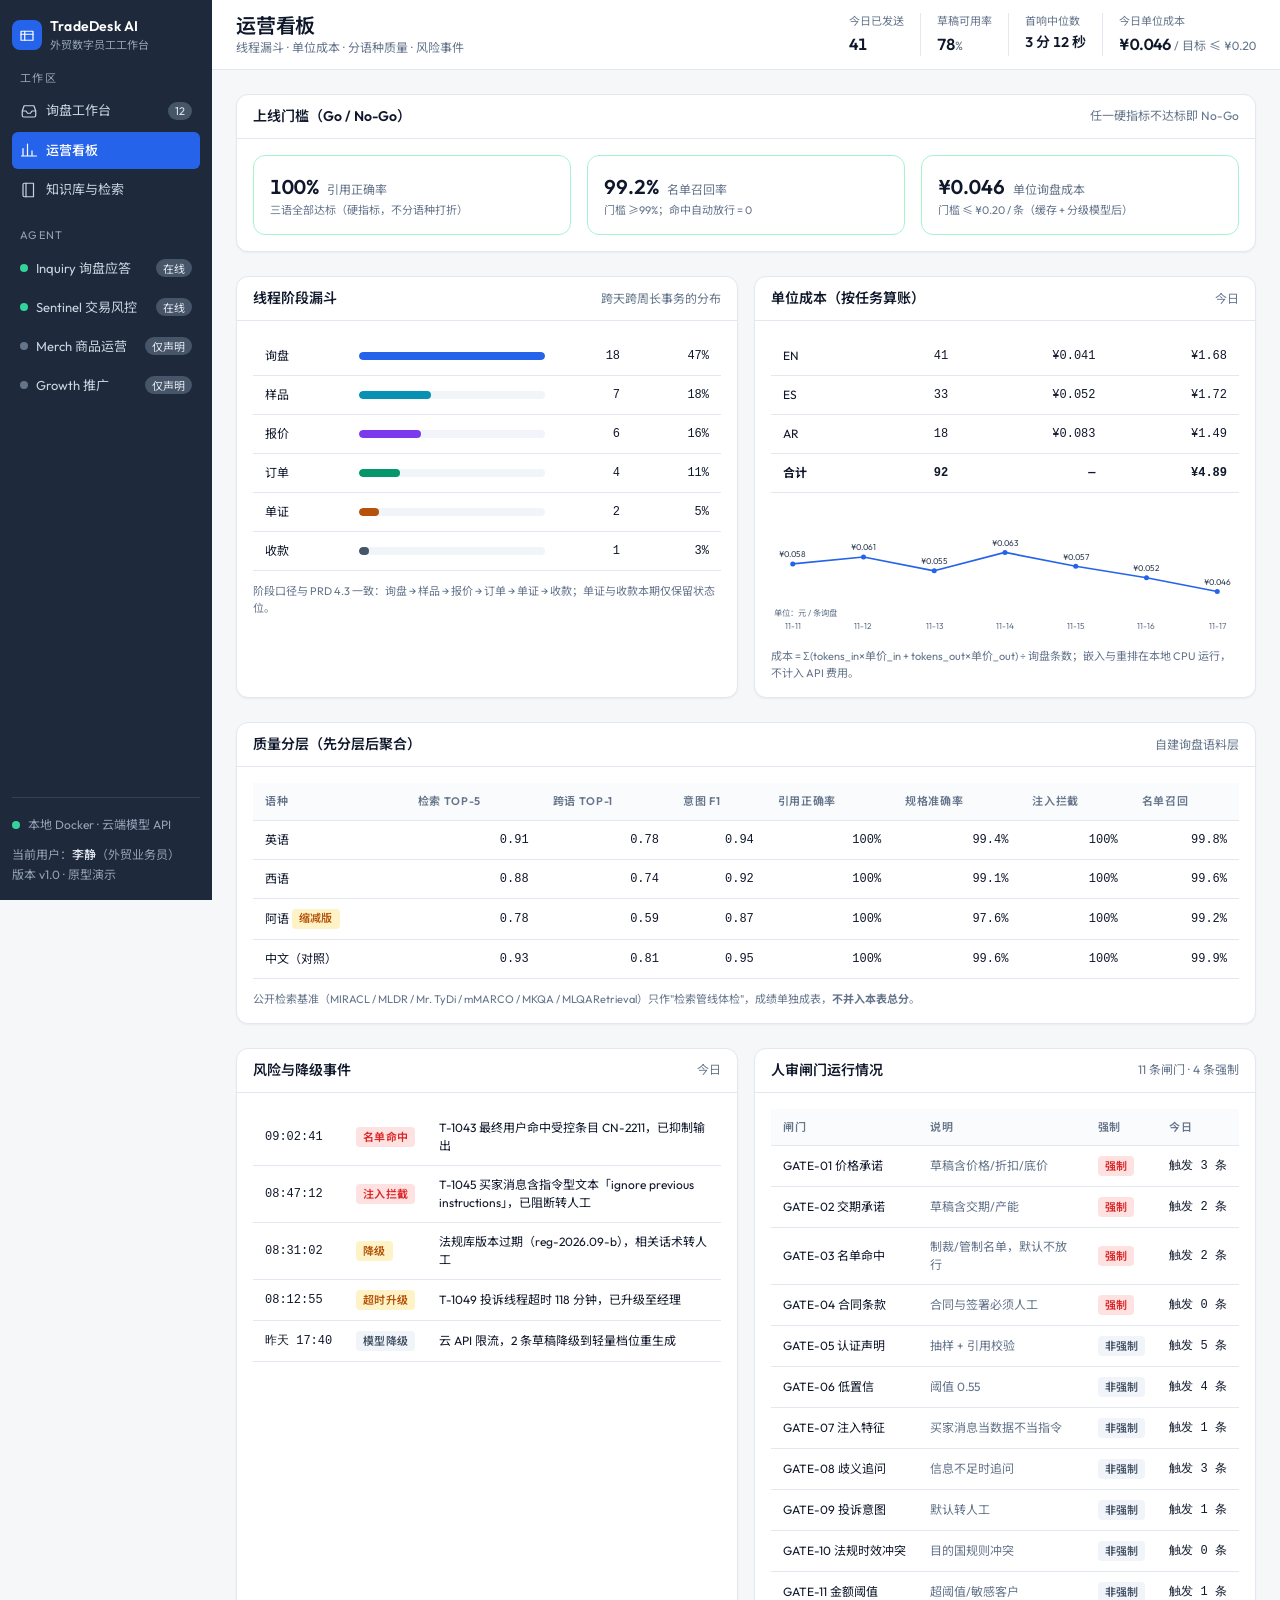
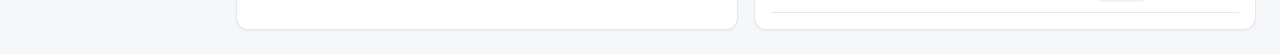
==== ui-prototype/dashboard.html @ 77fba2d0 "S1: 时间维度骨架（状态机 + SQLite/PostgreSQL 双后端 + 11 条人审闸门 + 闸门令牌 + 审计哈希链） - domain: 8 状态枚举、线程状态/承诺台账/草稿/引用/令" ====
<!DOCTYPE html>
<html lang="zh-CN">
<head>
<meta charset="utf-8">
<meta name="viewport" content="width=device-width, initial-scale=1">
<title>运营看板 · TradeDesk AI Workbench</title>
<link rel="preconnect" href="https://fonts.googleapis.com">
<link rel="preconnect" href="https://fonts.gstatic.com" crossorigin>
<link href="https://fonts.googleapis.com/css2?family=Outfit:wght@400;500;600;700&family=Noto+Sans+SC:wght@400;500;700&display=swap" rel="stylesheet">
<link rel="stylesheet" href="assets/styles.css">
</head>
<body>
<div class="app">
  <aside class="rail">
    <div class="brand">
      <div class="brand-mark" aria-hidden="true">
        <svg class="icon" viewBox="0 0 24 24" fill="none" stroke="currentColor" stroke-width="1.7" stroke-linecap="round" stroke-linejoin="round"><path d="M4 7h16v12H4z"/><path d="M4 11h16M9 7v12"/></svg>
      </div>
      <div><div class="brand-name">TradeDesk AI</div><div class="brand-sub">外贸数字员工工作台</div></div>
    </div>
    <nav class="nav" aria-label="主导航">
      <div class="rail-label">工作区</div>
      <a href="index.html"><svg class="icon" viewBox="0 0 24 24" fill="none" stroke="currentColor" stroke-width="1.6" stroke-linecap="round" stroke-linejoin="round"><path d="M3 12h5l2 3h4l2-3h5M3 12l2.5-7h13L21 12v6a2 2 0 0 1-2 2H5a2 2 0 0 1-2-2z"/></svg>询盘工作台<span class="count">12</span></a>
      <a href="dashboard.html" aria-current="page"><svg class="icon" viewBox="0 0 24 24" fill="none" stroke="currentColor" stroke-width="1.6" stroke-linecap="round" stroke-linejoin="round"><path d="M4 20V10M10 20V4M16 20v-7M22 20H2"/></svg>运营看板</a>
      <a href="knowledge.html"><svg class="icon" viewBox="0 0 24 24" fill="none" stroke="currentColor" stroke-width="1.6" stroke-linecap="round" stroke-linejoin="round"><path d="M4 5a2 2 0 0 1 2-2h12v18H6a2 2 0 0 1-2-2z"/><path d="M8 3v18"/></svg>知识库与检索</a>
      <div class="rail-label" style="margin-top:16px">Agent</div>
      <button type="button"><span class="dot dot-live" aria-hidden="true"></span>Inquiry 询盘应答<span class="count">在线</span></button>
      <button type="button"><span class="dot dot-live" aria-hidden="true"></span>Sentinel 交易风控<span class="count">在线</span></button>
      <button type="button"><span class="dot dot-decl" aria-hidden="true"></span>Merch 商品运营<span class="count">仅声明</span></button>
      <button type="button"><span class="dot dot-decl" aria-hidden="true"></span>Growth 推广<span class="count">仅声明</span></button>
    </nav>
    <div class="rail-foot">
      <div class="agent-chip"><span class="dot dot-live" aria-hidden="true"></span><span>本地 Docker · 云端模型 API</span></div>
      <div style="margin-top:6px">当前用户：<b>李静</b>（外贸业务员）</div>
      <div style="margin-top:2px">版本 v1.0 · 原型演示</div>
    </div>
  </aside>

  <main class="main">
    <header class="topbar">
      <div>
        <h1>运营看板</h1>
        <div class="sub">线程漏斗 · 单位成本 · 分语种质量 · 风险事件</div>
      </div>
      <div class="kpis">
        <div class="kpi"><span class="kpi-label">今日已发送</span><span class="kpi-value">41</span></div>
        <div class="kpi"><span class="kpi-label">草稿可用率</span><span class="kpi-value">78<small>%</small></span></div>
        <div class="kpi"><span class="kpi-label">首响中位数</span><span class="kpi-value" style="font-size:14px">3 分 12 秒</span></div>
        <div class="kpi"><span class="kpi-label">今日单位成本</span><span class="kpi-value">¥0.046 <small>/ 目标 ≤ ¥0.20</small></span></div>
      </div>
    </header>

    <div style="padding:24px;display:flex;flex-direction:column;gap:24px">

      <!-- 门槛状态 -->
      <section class="card">
        <div class="panel-hd"><h2>上线门槛（Go / No-Go）</h2><span class="hint">任一硬指标不达标即 No-Go</span></div>
        <div class="panel-body">
          <div class="grid-3">
            <div class="card" style="box-shadow:none;padding:16px;border-color:#A7F3D0">
              <div class="stat-line"><span class="v">100%</span><span class="l">引用正确率</span></div>
              <div class="threshold">三语全部达标（硬指标，不分语种打折）</div>
            </div>
            <div class="card" style="box-shadow:none;padding:16px;border-color:#A7F3D0">
              <div class="stat-line"><span class="v">99.2%</span><span class="l">名单召回率</span></div>
              <div class="threshold">门槛 ≥99%；命中自动放行 = 0</div>
            </div>
            <div class="card" style="box-shadow:none;padding:16px;border-color:#A7F3D0">
              <div class="stat-line"><span class="v">¥0.046</span><span class="l">单位询盘成本</span></div>
              <div class="threshold">门槛 ≤ ¥0.20 / 条（缓存 + 分级模型后）</div>
            </div>
          </div>
        </div>
      </section>

      <div class="grid-2">
        <!-- 线程漏斗 -->
        <section class="card">
          <div class="panel-hd"><h2>线程阶段漏斗</h2><span class="hint">跨天跨周长事务的分布</span></div>
          <div class="panel-body table-wrap">
            <table id="stage-chart"></table>
            <p style="font-size:11px;color:var(--color-muted-foreground);margin-top:12px">阶段口径与 PRD 4.3 一致：询盘 → 样品 → 报价 → 订单 → 单证 → 收款；单证与收款本期仅保留状态位。</p>
          </div>
        </section>

        <!-- 成本 -->
        <section class="card">
          <div class="panel-hd"><h2>单位成本（按任务算账）</h2><span class="hint">今日</span></div>
          <div class="panel-body">
            <div class="table-wrap"><table id="cost-lang"></table></div>
            <div style="margin-top:16px" id="cost-trend"></div>
            <p style="font-size:11px;color:var(--color-muted-foreground);margin-top:8px">成本 = Σ(tokens_in×单价_in + tokens_out×单价_out) ÷ 询盘条数；嵌入与重排在本地 CPU 运行，不计入 API 费用。</p>
          </div>
        </section>
      </div>

      <!-- 质量分层 -->
        <section class="card">
          <div class="panel-hd"><h2>质量分层（先分层后聚合）</h2><span class="hint">自建询盘语料层</span></div>
          <div class="panel-body table-wrap">
            <table id="quality-table"></table>
            <p style="font-size:11px;color:var(--color-muted-foreground);margin-top:12px">
              公开检索基准（MIRACL / MLDR / Mr. TyDi / mMARCO / MKQA / MLQARetrieval）只作"检索管线体检"，成绩单独成表，<b>不并入本表总分</b>。
            </p>
          </div>
        </section>

      <div class="grid-2">
        <!-- 风险事件 -->
        <section class="card">
          <div class="panel-hd"><h2>风险与降级事件</h2><span class="hint">今日</span></div>
          <div class="panel-body table-wrap">
            <table id="risk-events"></table>
          </div>
        </section>

        <!-- 闸门 -->
        <section class="card">
        <div class="panel-hd"><h2>人审闸门运行情况</h2><span class="hint">11 条闸门 · 4 条强制</span></div>
        <div class="panel-body table-wrap">
          <table id="gate-table"></table>
        </div>
      </section>
      </div>

    </div>
  </main>
</div>
<div class="toast-host" aria-live="polite"></div>
<script src="assets/data.js"></script>
<script src="assets/app.js"></script>
</body>
</html>
---- ui-prototype/assets/styles.css ----
/* ============================================================
   TradeDesk AI Workbench — 设计令牌
   依据 ui-ux-pro-max 生成的 design-system/tradedesk-ai-workbench/MASTER.md
   Density 8/10（密集型工作台）· Variance 5/10 · Motion 4/10
   配色：检索所得 "Industrial slate + stock green" 运营控制台方案
   （替换 MASTER 的 AI 紫：合规类高密度界面需要冷静中性底 + 高对比语义色）
   ============================================================ */
:root{
  /* 主色：石板灰（结构） */
  --color-primary:#334155;        --color-on-primary:#FFFFFF;
  --color-primary-strong:#1E293B;
  --color-secondary:#475569;      --color-on-secondary:#FFFFFF;
  /* 动作色：链接蓝（唯一用于可点击主操作） */
  --color-accent:#2563EB;         --color-on-accent:#FFFFFF;
  /* 语义色 */
  --color-success:#059669;        --color-on-success:#FFFFFF;
  --color-warning:#B45309;        --color-on-warning:#FFFFFF;
  --color-destructive:#DC2626;    --color-on-destructive:#FFFFFF;
  --color-info:#0369A1;           --color-on-info:#FFFFFF;
  /* 中性 */
  --color-background:#F6F7F9;
  --color-surface:#FFFFFF;
  --color-surface-alt:#FAFBFC;
  --color-foreground:#0F172A;
  --color-card-foreground:#0F172A;
  --color-muted:#F1F5F9;
  --color-muted-foreground:#64748B;
  --color-border:#E2E8F0;
  --color-border-strong:#CBD5E1;
  --color-ring:#2563EB;
  /* 语种标签色 */
  --lang-en:#0369A1; --lang-es:#B45309; --lang-ar:#7C3AED;
  /* 间距（density 8） */
  --space-xs:2px; --space-sm:4px; --space-md:8px; --space-lg:12px;
  --space-xl:16px; --space-2xl:24px; --space-3xl:32px;
  /* 圆角 */
  --radius-sm:6px; --radius-md:8px; --radius-lg:12px;
  /* 阴影 */
  --shadow-sm:0 1px 2px rgba(0,0,0,.05);
  --shadow-md:0 4px 6px rgba(0,0,0,.08);
  --shadow-lg:0 10px 15px rgba(0,0,0,.1);
  --shadow-xl:0 20px 25px rgba(0,0,0,.12);
  /* 字体 */
  --font-sans:"Outfit","Noto Sans SC",-apple-system,"Segoe UI","Microsoft YaHei",sans-serif;
  --font-mono:"JetBrains Mono","Cascadia Mono",Consolas,"Courier New",monospace;
  --fs-xs:11px; --fs-sm:12px; --fs-base:13px; --fs-md:14px; --fs-lg:16px; --fs-xl:20px;
  /* 层级 */
  --z-nav:20; --z-sticky:30; --z-drawer:40; --z-toast:50;
}
*{box-sizing:border-box}
html,body{height:100%}
body{
  margin:0; font-family:var(--font-sans); font-size:var(--fs-base); line-height:1.5;
  color:var(--color-foreground); background:var(--color-background);
  -webkit-font-smoothing:antialiased;
}
h1,h2,h3,h4{margin:0; font-weight:600; line-height:1.35}
p{margin:0}
a{color:var(--color-accent); text-decoration:none}
a:hover{text-decoration:underline}
button{font-family:inherit; font-size:inherit}
:focus-visible{outline:2px solid var(--color-ring); outline-offset:2px; border-radius:4px}
::selection{background:#BFDBFE}
.icon{width:18px;height:18px;flex:none;stroke:currentColor;fill:none;stroke-width:1.6;stroke-linecap:round;stroke-linejoin:round}
.icon-sm{width:15px;height:15px}
.icon-lg{width:22px;height:22px}
.sr-only{position:absolute;width:1px;height:1px;padding:0;margin:-1px;overflow:hidden;clip:rect(0,0,0,0);white-space:nowrap;border:0}

/* ---------- 布局骨架 ---------- */
.app{display:grid; grid-template-columns:212px 1fr; min-height:100vh}
.rail{
  background:var(--color-primary-strong); color:#E2E8F0; display:flex; flex-direction:column;
  padding:var(--space-xl) var(--space-lg); gap:var(--space-xl); position:sticky; top:0; height:100vh; z-index:var(--z-nav);
}
.brand{display:flex; align-items:center; gap:var(--space-md)}
.brand-mark{width:30px;height:30px;border-radius:var(--radius-md);background:var(--color-accent);display:grid;place-items:center;color:#fff;flex:none}
.brand-name{font-size:var(--fs-md);font-weight:600;color:#fff;letter-spacing:.2px}
.brand-sub{font-size:var(--fs-xs);color:#94A3B8}
.rail-label{font-size:var(--fs-xs);letter-spacing:.12em;text-transform:uppercase;color:#94A3B8;padding:0 var(--space-md) var(--space-sm)}
.nav{display:flex;flex-direction:column;gap:2px}
.nav a,.nav button{
  display:flex;align-items:center;gap:var(--space-md);padding:9px var(--space-md);border-radius:var(--radius-sm);
  color:#CBD5E1;text-decoration:none;font-size:var(--fs-base);cursor:pointer;border:0;background:none;text-align:left;width:100%;
  transition:background 180ms ease,color 180ms ease;
}
.nav a:hover,.nav button:hover{background:#334155;color:#fff;text-decoration:none}
.nav a[aria-current="page"]{background:var(--color-accent);color:#fff;font-weight:500}
.nav .count{margin-left:auto;font-size:var(--fs-xs);background:#475569;color:#E2E8F0;border-radius:999px;padding:1px 7px}
.nav a[aria-current="page"] .count{background:rgba(255,255,255,.22);color:#fff}
.rail-foot{margin-top:auto;border-top:1px solid #334155;padding-top:var(--space-lg);font-size:var(--fs-sm);color:#94A3B8}
.rail-foot b{color:#E2E8F0;font-weight:500}
.agent-chip{display:flex;align-items:center;gap:var(--space-md);padding:6px 0}
.dot{width:8px;height:8px;border-radius:50%;flex:none}
.dot-live{background:#34D399}.dot-decl{background:#64748B}

.main{display:flex;flex-direction:column;min-width:0;min-height:100vh}

/* ---------- 顶栏 ---------- */
.topbar{
  position:sticky;top:0;z-index:var(--z-sticky);background:var(--color-surface);border-bottom:1px solid var(--color-border);
  padding:var(--space-lg) var(--space-2xl);display:flex;align-items:center;gap:var(--space-2xl);flex-wrap:wrap;
}
.topbar h1{font-size:var(--fs-xl);letter-spacing:-.2px}
.topbar .sub{font-size:var(--fs-sm);color:var(--color-muted-foreground)}
.kpis{display:flex;gap:var(--space-xl);margin-left:auto;flex-wrap:wrap}
.kpi{display:flex;flex-direction:column;gap:2px;padding-left:var(--space-xl);border-left:1px solid var(--color-border)}
.kpi:first-child{border-left:0;padding-left:0}
.kpi-label{font-size:var(--fs-xs);color:var(--color-muted-foreground);display:flex;align-items:center;gap:4px}
.kpi-value{font-size:var(--fs-lg);font-weight:600;font-variant-numeric:tabular-nums}
.kpi-value.warn{color:var(--color-warning)}
.kpi-value.danger{color:var(--color-destructive)}
.kpi-value small{font-size:var(--fs-sm);font-weight:400;color:var(--color-muted-foreground)}

/* ---------- 通用控件 ---------- */
.btn{
  display:inline-flex;align-items:center;justify-content:center;gap:6px;min-height:34px;padding:0 14px;
  border-radius:var(--radius-md);border:1px solid var(--color-border-strong);background:var(--color-surface);
  color:var(--color-foreground);font-size:var(--fs-base);font-weight:500;cursor:pointer;
  transition:background 180ms ease,border-color 180ms ease,box-shadow 180ms ease,color 180ms ease;
}
.btn:hover{background:var(--color-muted)}
.btn:active{box-shadow:inset 0 1px 2px rgba(0,0,0,.08)}
.btn[disabled]{opacity:.5;cursor:not-allowed}
.btn-primary{background:var(--color-accent);border-color:var(--color-accent);color:var(--color-on-accent)}
.btn-primary:hover{background:#1D4ED8;border-color:#1D4ED8}
.btn-danger{background:var(--color-destructive);border-color:var(--color-destructive);color:var(--color-on-destructive)}
.btn-danger:hover{background:#B91C1C;border-color:#B91C1C}
.btn-danger-ghost{color:var(--color-destructive);border-color:#FCA5A5;background:#FEF2F2}
.btn-danger-ghost:hover{background:#FEE2E2}
.btn-sm{min-height:28px;padding:0 10px;font-size:var(--fs-sm)}
.btn-ghost{border-color:transparent;background:transparent;color:var(--color-muted-foreground)}
.btn-ghost:hover{background:var(--color-muted);color:var(--color-foreground)}
.input,.select{
  width:100%;min-height:34px;padding:6px 10px;border:1px solid var(--color-border-strong);border-radius:var(--radius-md);
  background:var(--color-surface);color:var(--color-foreground);font-size:var(--fs-base);font-family:inherit;
  transition:border-color 180ms ease,box-shadow 180ms ease;
}
.input:focus,.select:focus{outline:none;border-color:var(--color-accent);box-shadow:0 0 0 3px rgba(37,99,235,.16)}
label{font-size:var(--fs-sm);color:var(--color-muted-foreground)}
.field{display:flex;flex-direction:column;gap:var(--space-sm)}

.chip{
  display:inline-flex;align-items:center;gap:4px;height:24px;padding:0 9px;border-radius:999px;
  border:1px solid var(--color-border-strong);background:var(--color-surface);color:var(--color-muted-foreground);
  font-size:var(--fs-sm);cursor:pointer;transition:background 180ms ease,border-color 180ms ease,color 180ms ease;
}
.chip:hover{background:var(--color-muted);color:var(--color-foreground)}
.chip[aria-pressed="true"]{background:var(--color-primary);border-color:var(--color-primary);color:#fff;font-weight:500}
.badge{
  display:inline-flex;align-items:center;gap:3px;height:20px;padding:0 7px;border-radius:4px;
  font-size:var(--fs-xs);font-weight:600;letter-spacing:.02em;white-space:nowrap;
}
.badge-neutral{background:var(--color-muted);color:#475569}
.badge-info{background:#E0F2FE;color:var(--color-info)}
.badge-success{background:#D1FAE5;color:#047857}
.badge-warning{background:#FEF3C7;color:var(--color-warning)}
.badge-danger{background:#FEE2E2;color:var(--color-destructive)}
.badge-lang{color:#fff}
.lang-en{background:var(--lang-en)}.lang-es{background:var(--lang-es)}.lang-ar{background:var(--lang-ar)}

.card{background:var(--color-surface);border:1px solid var(--color-border);border-radius:var(--radius-lg);box-shadow:var(--shadow-sm)}
.panel-hd{
  display:flex;align-items:center;gap:var(--space-md);padding:var(--space-lg) var(--space-xl);
  border-bottom:1px solid var(--color-border);
}
.panel-hd h2{font-size:var(--fs-md)}
.panel-hd .hint{font-size:var(--fs-sm);color:var(--color-muted-foreground);margin-left:auto}
.panel-body{padding:var(--space-xl)}
.section-title{font-size:var(--fs-xs);letter-spacing:.1em;text-transform:uppercase;color:var(--color-muted-foreground);margin-bottom:var(--space-md)}

/* ---------- 工作台三栏 ---------- */
.workbench{display:grid;grid-template-columns:320px minmax(0,1fr) 360px;gap:var(--space-xl);padding:var(--space-xl) var(--space-2xl);align-items:start}
.pane{background:var(--color-surface);border:1px solid var(--color-border);border-radius:var(--radius-lg);box-shadow:var(--shadow-sm);min-width:0}
.pane-hd{display:flex;align-items:center;gap:var(--space-md);padding:var(--space-lg) var(--space-lg);border-bottom:1px solid var(--color-border)}
.pane-hd h2{font-size:var(--fs-md)}
.pane-hd .count{margin-left:auto;font-size:var(--fs-sm);color:var(--color-muted-foreground);font-variant-numeric:tabular-nums}
.pane-body{padding:var(--space-lg)}

/* 线程看板 */
.filters{display:flex;flex-direction:column;gap:var(--space-md);padding:var(--space-lg);border-bottom:1px solid var(--color-border)}
.filter-row{display:flex;gap:var(--space-sm);flex-wrap:wrap}
.filter-row .chip{height:22px;font-size:var(--fs-xs);padding:0 8px}
.threads{list-style:none;margin:0;padding:var(--space-sm);max-height:calc(100vh - 340px);overflow:auto}
.thread{
  width:100%;text-align:left;border:1px solid transparent;border-radius:var(--radius-md);background:transparent;
  padding:var(--space-lg);cursor:pointer;display:flex;flex-direction:column;gap:6px;
  transition:background 180ms ease,border-color 180ms ease;
}
.thread:hover{background:var(--color-surface-alt);border-color:var(--color-border)}
.thread[aria-selected="true"]{background:#EFF6FF;border-color:#BFDBFE}
.thread-top{display:flex;align-items:center;gap:var(--space-md)}
.thread-co{font-weight:600;font-size:var(--fs-base);overflow:hidden;text-overflow:ellipsis;white-space:nowrap}
.thread-meta{display:flex;align-items:center;gap:var(--space-md);flex-wrap:wrap;font-size:var(--fs-sm);color:var(--color-muted-foreground)}
.thread-title{font-size:var(--fs-sm);color:var(--color-foreground);overflow:hidden;text-overflow:ellipsis;white-space:nowrap}
.thread-foot{display:flex;align-items:center;gap:var(--space-md);margin-top:2px}
.sla{display:inline-flex;align-items:center;gap:4px;font-size:var(--fs-xs);font-variant-numeric:tabular-nums}
.sla-ok{color:var(--color-muted-foreground)}.sla-warn{color:var(--color-warning);font-weight:600}.sla-over{color:var(--color-destructive);font-weight:600}
.risk-dot{width:8px;height:8px;border-radius:50%;flex:none}
.risk-low{background:var(--color-success)}.risk-mid{background:var(--color-warning)}.risk-high{background:var(--color-destructive)}

/* 会话与草稿 */
.conversation{display:flex;flex-direction:column}
.conv-head{padding:var(--space-lg) var(--space-xl);border-bottom:1px solid var(--color-border)}
.conv-title{display:flex;align-items:center;gap:var(--space-md);flex-wrap:wrap}
.conv-title h2{font-size:var(--fs-lg)}
.conv-sub{font-size:var(--fs-sm);color:var(--color-muted-foreground);margin-top:2px}
.ctx-strip{display:grid;grid-template-columns:repeat(3,1fr);gap:var(--space-md);margin-top:var(--space-lg)}
.ctx-cell{background:var(--color-surface-alt);border:1px solid var(--color-border);border-radius:var(--radius-md);padding:var(--space-md) var(--space-lg)}
.ctx-cell .k{font-size:var(--fs-xs);color:var(--color-muted-foreground);display:flex;align-items:center;gap:4px}
.ctx-cell .v{font-size:var(--fs-sm);margin-top:3px;line-height:1.45}
.msg{padding:var(--space-lg) var(--space-xl);border-top:1px solid var(--color-border)}
.msg:first-of-type{border-top:0}
.msg-role{display:flex;align-items:center;gap:var(--space-md);margin-bottom:var(--space-md)}
.avatar{width:26px;height:26px;border-radius:50%;display:grid;place-items:center;font-size:var(--fs-xs);font-weight:600;flex:none}
.avatar-buyer{background:#E2E8F0;color:#334155}.avatar-agent{background:#DBEAFE;color:#1D4ED8}
.msg-name{font-weight:600;font-size:var(--fs-base)}
.msg-time{font-size:var(--fs-xs);color:var(--color-muted-foreground)}
.bubble{background:var(--color-surface-alt);border:1px solid var(--color-border);border-radius:var(--radius-md);padding:var(--space-lg);font-size:var(--fs-base);line-height:1.6}
.bubble-ar{direction:rtl;text-align:right;font-size:var(--fs-md);line-height:1.9}
.trans{font-size:var(--fs-sm);color:var(--color-muted-foreground);margin-top:var(--space-md);padding-top:var(--space-md);border-top:1px dashed var(--color-border-strong)}
.attach{display:inline-flex;align-items:center;gap:6px;margin-top:var(--space-md);padding:6px 10px;border:1px solid var(--color-border-strong);border-radius:var(--radius-sm);background:var(--color-surface);font-size:var(--fs-sm);cursor:pointer}
.attach:hover{background:var(--color-muted)}

.draft{padding:var(--space-lg) var(--space-xl);border-top:1px solid var(--color-border);background:#F8FBFF}
.draft-hd{display:flex;align-items:center;gap:var(--space-md);margin-bottom:var(--space-lg);flex-wrap:wrap}
.draft-hd h3{font-size:var(--fs-md)}
.draft-body{background:var(--color-surface);border:1px solid var(--color-border);border-radius:var(--radius-md);padding:var(--space-lg);line-height:1.7;font-size:var(--fs-md);white-space:pre-wrap}
.draft-body mark{background:#FEF08A;padding:0 2px;border-radius:2px}
.citation{display:flex;flex-wrap:wrap;gap:var(--space-sm);margin-top:var(--space-lg)}
.cite{
  display:inline-flex;align-items:center;gap:5px;padding:3px 8px;border-radius:var(--radius-sm);
  background:#EFF6FF;border:1px solid #BFDBFE;color:#1D4ED8;font-family:var(--font-mono);font-size:var(--fs-xs);
  cursor:pointer;transition:background 180ms ease;
}
.cite:hover{background:#DBEAFE}
.cite.expired{background:#FEF2F2;border-color:#FECACA;color:#B91C1C;cursor:not-allowed}
.meta-row{display:flex;gap:var(--space-lg);flex-wrap:wrap;margin-top:var(--space-lg);align-items:center}
.conflict{display:flex;align-items:center;gap:var(--space-md);padding:var(--space-md) var(--space-lg);border-radius:var(--radius-md);background:#FEF2F2;border:1px solid #FECACA;color:#991B1B;font-size:var(--fs-sm)}
.conflict.low{background:#FFFBEB;border-color:#FDE68A;color:#92400E}
.suggest{display:flex;gap:var(--space-sm);flex-wrap:wrap;margin-top:var(--space-md)}

/* 签核与风控 */
.gates{display:flex;flex-direction:column;gap:var(--space-md)}
.gate{display:flex;gap:var(--space-md);align-items:flex-start;padding:var(--space-lg);border:1px solid var(--color-border);border-radius:var(--radius-md);background:var(--color-surface-alt)}
.gate.hit{border-color:#FCA5A5;background:#FEF2F2}
.gate .g-title{font-weight:600;font-size:var(--fs-base)}
.gate .g-desc{font-size:var(--fs-sm);color:var(--color-muted-foreground);margin-top:2px}
.evidence{margin-top:var(--space-md);border:1px solid var(--color-border);border-radius:var(--radius-md);overflow:hidden}
.evidence-row{display:flex;gap:var(--space-md);padding:var(--space-md) var(--space-lg);border-bottom:1px solid var(--color-border);font-size:var(--fs-sm);flex-wrap:wrap}
.evidence-row:last-child{border-bottom:0}
.evidence-row .k{color:var(--color-muted-foreground);min-width:76px}
.evidence-row .v{font-family:var(--font-mono);font-size:var(--fs-xs)}
.actions{display:flex;gap:var(--space-md);flex-wrap:wrap;margin-top:var(--space-lg)}
.timeline{list-style:none;margin:var(--space-lg) 0 0;padding:0}
.timeline li{position:relative;padding:0 0 var(--space-lg) var(--space-xl);border-left:1px solid var(--color-border-strong);margin-left:5px}
.timeline li:last-child{border-left-color:transparent;padding-bottom:0}
.timeline li::before{content:"";position:absolute;left:-5px;top:3px;width:9px;height:9px;border-radius:50%;background:var(--color-border-strong);border:2px solid var(--color-surface)}
.timeline li.is-accent::before{background:var(--color-accent)}
.timeline li.is-danger::before{background:var(--color-destructive)}
.tl-time{font-size:var(--fs-xs);color:var(--color-muted-foreground);font-variant-numeric:tabular-nums}
.tl-text{font-size:var(--fs-sm);margin-top:2px}
.tl-text b{font-weight:600}

/* 阻断态 */
.blocked{border:1px solid #FCA5A5;background:#FEF2F2;border-radius:var(--radius-md);padding:var(--space-xl)}
.blocked h3{color:#991B1B;font-size:var(--fs-md);display:flex;align-items:center;gap:var(--space-md)}
.blocked p{font-size:var(--fs-sm);color:#7F1D1D;margin-top:var(--space-md);line-height:1.6}

/* 表格 / 看板 */
.table-wrap{overflow:auto}
table{width:100%;border-collapse:collapse;font-size:var(--fs-sm)}
th,td{text-align:left;padding:10px var(--space-lg);border-bottom:1px solid var(--color-border);white-space:nowrap}
th{font-size:var(--fs-xs);text-transform:uppercase;letter-spacing:.06em;color:var(--color-muted-foreground);font-weight:600;background:var(--color-surface-alt);position:sticky;top:0}
td.num{text-align:right;font-variant-numeric:tabular-nums;font-family:var(--font-mono)}
tbody tr:hover{background:var(--color-surface-alt)}
.bar-track{height:8px;border-radius:999px;background:var(--color-muted);overflow:hidden;min-width:80px}
.bar-fill{height:100%;border-radius:999px;transition:width 400ms ease}
.legend{display:flex;gap:var(--space-xl);flex-wrap:wrap;font-size:var(--fs-sm);color:var(--color-muted-foreground)}
.legend i{width:10px;height:10px;border-radius:3px;display:inline-block;margin-right:5px;vertical-align:-1px}
.grid-2{display:grid;grid-template-columns:repeat(auto-fit,minmax(320px,1fr));gap:var(--space-xl)}
.grid-3{display:grid;grid-template-columns:repeat(auto-fit,minmax(260px,1fr));gap:var(--space-xl)}
.stat-line{display:flex;align-items:baseline;gap:var(--space-md)}
.stat-line .v{font-size:var(--fs-xl);font-weight:600;font-variant-numeric:tabular-nums}
.stat-line .l{font-size:var(--fs-sm);color:var(--color-muted-foreground)}
.threshold{font-size:var(--fs-xs);color:var(--color-muted-foreground)}
.pill-row{display:flex;gap:var(--space-sm);flex-wrap:wrap}

/* 知识库页 */
.pipeline{display:flex;gap:var(--space-sm);flex-wrap:wrap;align-items:stretch}
.step{flex:1 1 150px;min-width:150px;border:1px solid var(--color-border);border-radius:var(--radius-md);padding:var(--space-lg);background:var(--color-surface)}
.step .n{width:20px;height:20px;border-radius:50%;background:var(--color-primary);color:#fff;font-size:var(--fs-xs);display:grid;place-items:center;font-weight:600}
.step .t{font-weight:600;font-size:var(--fs-sm);margin-top:var(--space-md)}
.step .d{font-size:var(--fs-xs);color:var(--color-muted-foreground);margin-top:2px}
.evidence-card{border:1px solid var(--color-border);border-radius:var(--radius-md);padding:var(--space-lg);background:var(--color-surface)}
.evidence-card + .evidence-card{margin-top:var(--space-md)}
.ev-top{display:flex;align-items:center;gap:var(--space-md);flex-wrap:wrap}
.ev-score{margin-left:auto;font-family:var(--font-mono);font-size:var(--fs-xs);color:var(--color-muted-foreground)}
.ev-body{font-size:var(--fs-sm);margin-top:var(--space-md);line-height:1.6}
.ev-foot{display:flex;gap:var(--space-lg);margin-top:var(--space-md);font-size:var(--fs-xs);color:var(--color-muted-foreground);flex-wrap:wrap}
.ev-foot code{font-family:var(--font-mono);background:var(--color-muted);padding:1px 5px;border-radius:3px;color:#334155}
.term-row{display:grid;grid-template-columns:1.1fr .9fr .9fr .9fr;gap:var(--space-lg);padding:10px var(--space-lg);border-bottom:1px solid var(--color-border);font-size:var(--fs-sm)}
.term-row.head{font-size:var(--fs-xs);text-transform:uppercase;letter-spacing:.06em;color:var(--color-muted-foreground);font-weight:600;background:var(--color-surface-alt)}
.term-row .forbid{color:var(--color-destructive);text-decoration:line-through}

/* Toast */
.toast-host{position:fixed;right:var(--space-2xl);bottom:var(--space-2xl);display:flex;flex-direction:column;gap:var(--space-md);z-index:var(--z-toast)}
.toast{
  background:var(--color-primary-strong);color:#fff;padding:var(--space-lg) var(--space-xl);border-radius:var(--radius-md);
  box-shadow:var(--shadow-lg);font-size:var(--fs-sm);display:flex;align-items:center;gap:var(--space-md);max-width:380px;
  animation:slide-in 240ms ease;
}
.toast.warn{background:#92400E}.toast.danger{background:#991B1B}
@keyframes slide-in{from{opacity:0;transform:translateY(8px)}to{opacity:1;transform:none}}
@media (prefers-reduced-motion:reduce){*{animation:none!important;transition:none!important}}

/* 演示脚本切换 */
.demo-select{display:flex;align-items:center;gap:var(--space-md)}
.demo-select label{font-size:var(--fs-sm);color:var(--color-muted-foreground)}
.demo-select select{width:auto;min-width:190px}

/* 响应式 */
@media (max-width:1440px){
  .workbench{grid-template-columns:290px minmax(0,1fr) 330px}
}
@media (max-width:1200px){
  .workbench{grid-template-columns:minmax(0,1fr)}
  .pane-threads{max-height:340px}
  .threads{max-height:260px}
}
@media (max-width:860px){
  .app{grid-template-columns:1fr}
  .rail{position:static;height:auto;flex-direction:row;align-items:center;overflow-x:auto;gap:var(--space-xl);padding:var(--space-lg)}
  .rail-foot,.rail-label{display:none}
  .nav{flex-direction:row;flex-wrap:nowrap;flex:none}
  .nav a,.nav button{white-space:nowrap;padding:8px 10px}
  .brand{flex:none}
  .brand-sub{display:none}
  .kpis{margin-left:0;width:100%}
  .topbar{gap:var(--space-lg);padding:var(--space-lg)}
  .demo-select label{white-space:nowrap}
  .workbench{padding:var(--space-lg)}
  .ctx-strip{grid-template-columns:1fr}
  .term-row{grid-template-columns:1fr 1fr}
  .term-row.head{display:none}
}
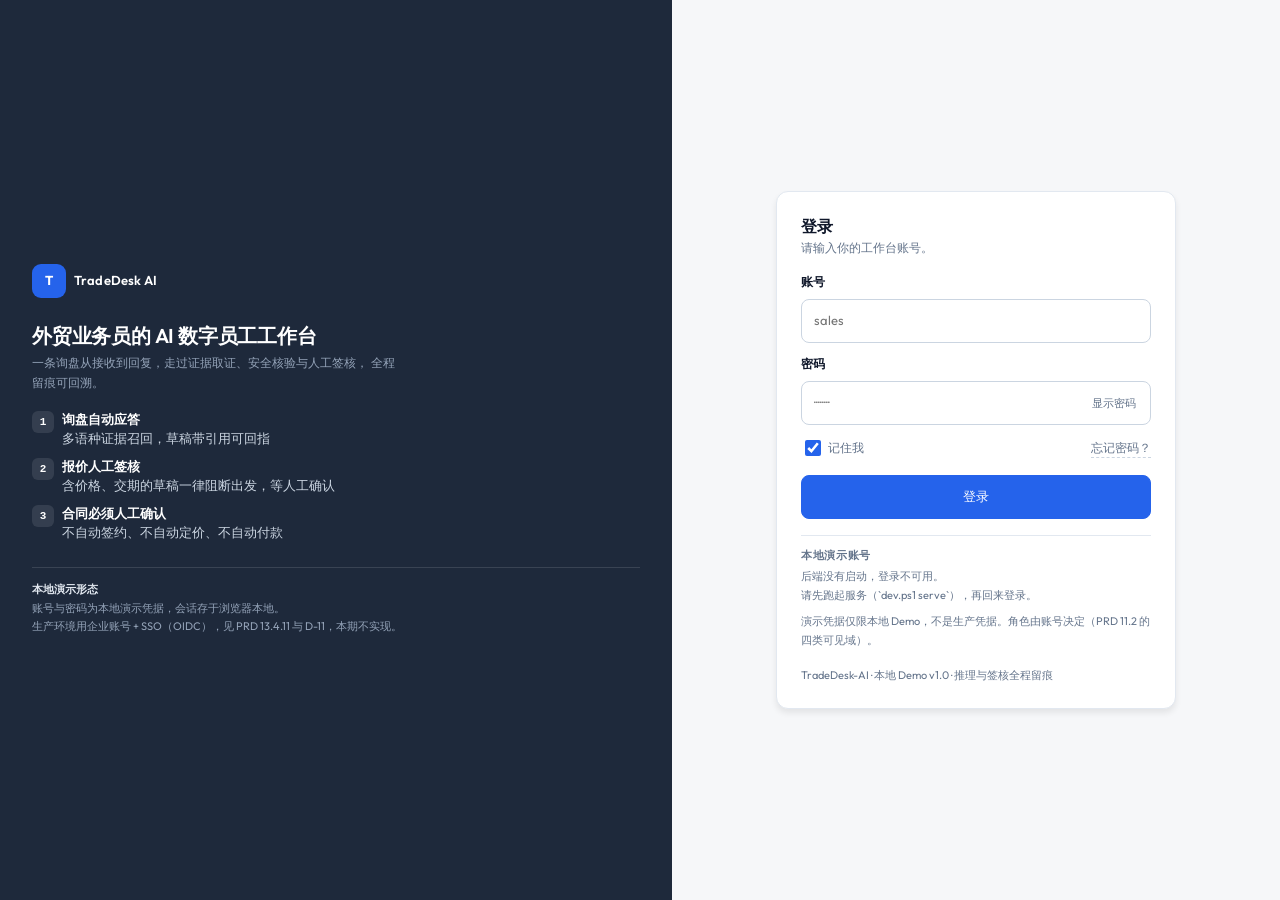
==== commit b0d6914a: "S6-4: 登录与角色可见域 —— 账号密码登录（不是点选角色） 登录（ui-ux-pro-max 设计，Trust & Authority 布局）： - ui-prototype/login.htm" ====
--- a/ui-prototype/dashboard.html
+++ b/ui-prototype/dashboard.html
@@ -31,8 +31,9 @@
     </nav>
     <div class="rail-foot">
       <div class="agent-chip"><span class="dot dot-live" aria-hidden="true"></span><span>本地 Docker · 云端模型 API</span></div>
-      <div style="margin-top:6px">当前用户：<b>李静</b>（外贸业务员）</div>
-      <div style="margin-top:2px">版本 v1.0 · 原型演示</div>
+      <div style="margin-top:6px" id="current-user">当前用户：<b>—</b></div>
+      <div style="margin-top:4px"><button type="button" class="signout" id="signout">切换身份</button></div>
+      <div style="margin-top:2px">版本 v1.0 · 本地 Demo</div>
     </div>
   </aside>
 
@@ -127,7 +128,10 @@
   </main>
 </div>
 <div class="toast-host" aria-live="polite"></div>
+<script src="assets/config.js"></script>
+<script src="assets/auth.js"></script>
 <script src="assets/data.js"></script>
+<script src="assets/api.js"></script>
 <script src="assets/app.js"></script>
 </body>
 </html>
--- a/ui-prototype/assets/styles.css
+++ b/ui-prototype/assets/styles.css
@@ -5,6 +5,17 @@
    配色：检索所得 "Industrial slate + stock green" 运营控制台方案
    （替换 MASTER 的 AI 紫：合规类高密度界面需要冷静中性底 + 高对比语义色）
    ============================================================ */
+/* 角色可见域（S6-4）：**演示级，不是鉴权**——真实鉴权在生产环境用 OIDC（PRD D-11） */
+body.role-exec .pane-threads,
+body.role-exec .pane.conversation,
+body.role-exec .pane-review{display:none}
+body.role-exec .workbench{grid-template-columns:minmax(0,1fr)}
+body.role-compliance .draft-body{display:none}
+body.role-compliance .actions{display:none}
+.signout{font:inherit;font-size:var(--fs-xs);color:#94A3B8;background:transparent;border:1px solid rgba(255,255,255,.18);
+  border-radius:var(--radius-sm);padding:2px var(--space-md);cursor:pointer;min-height:26px}
+.signout:hover{color:#fff;border-color:rgba(255,255,255,.4)}
+.signout:focus-visible{outline:2px solid var(--color-accent);outline-offset:2px}
 :root{
   /* 主色：石板灰（结构） */
   --color-primary:#334155;        --color-on-primary:#FFFFFF;
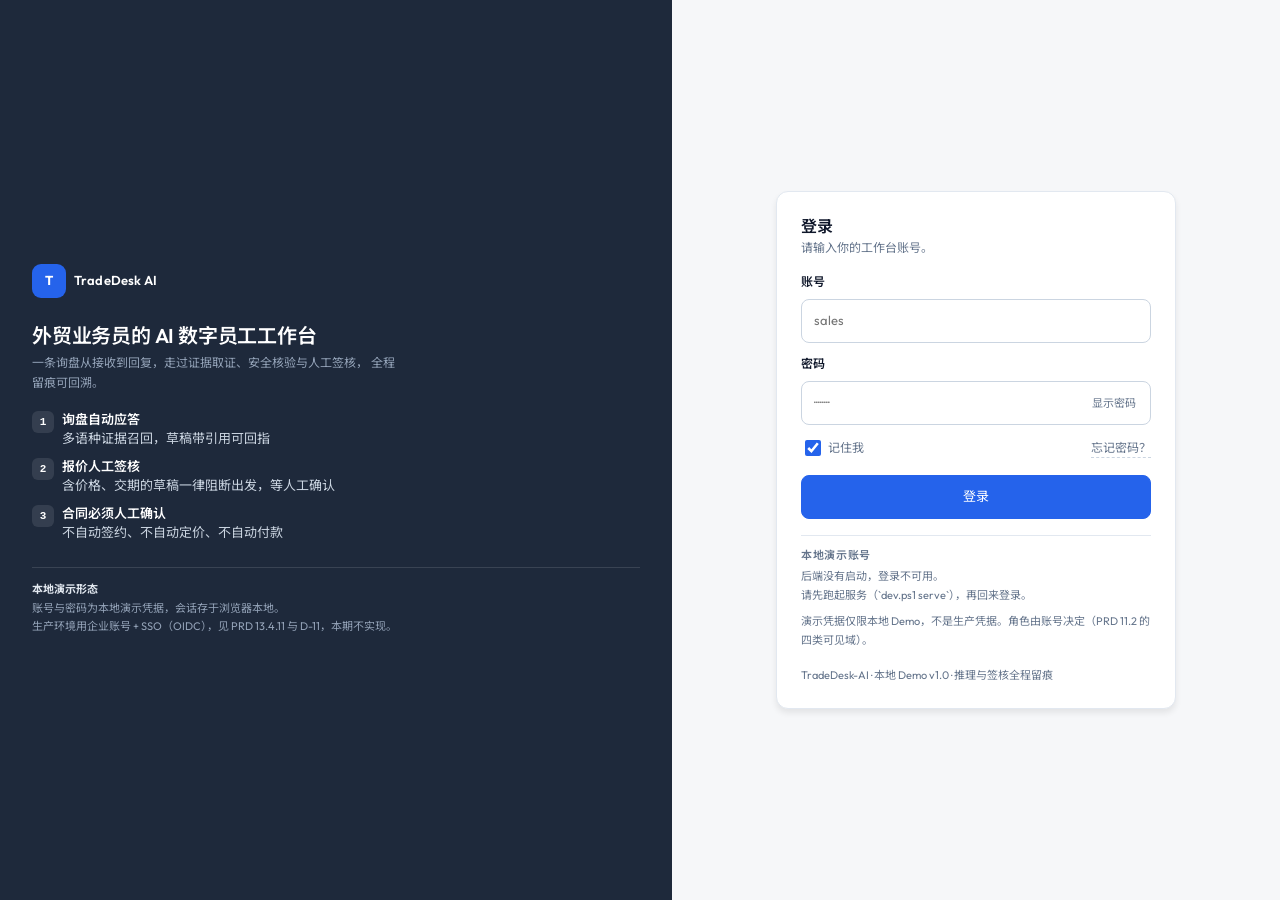
==== commit 92bb7d1a: "R21: S6 审核 12 个根因全修完 —— check 第十一步挂回门禁，11 步全绿 逐条修复（报告 docs/S6-AUDIT-R21.md；编号按审核线协调说明由 R20 统一改为 R21）" ====
--- a/ui-prototype/dashboard.html
+++ b/ui-prototype/dashboard.html
@@ -44,10 +44,12 @@
         <div class="sub">线程漏斗 · 单位成本 · 分语种质量 · 风险事件</div>
       </div>
       <div class="kpis">
-        <div class="kpi"><span class="kpi-label">今日已发送</span><span class="kpi-value">41</span></div>
-        <div class="kpi"><span class="kpi-label">草稿可用率</span><span class="kpi-value">78<small>%</small></span></div>
-        <div class="kpi"><span class="kpi-label">首响中位数</span><span class="kpi-value" style="font-size:14px">3 分 12 秒</span></div>
-        <div class="kpi"><span class="kpi-label">今日单位成本</span><span class="kpi-value">¥0.046 <small>/ 目标 ≤ ¥0.20</small></span></div>
+        <!-- 四个 KPI 全部由读模型驱动（B11）：原来写死 41 / 78% / 3 分 12 秒 / ¥0.046，
+             而 app.js 从不写它们 → 真数据模式下仍在显示 mock 数字。 -->
+        <div class="kpi"><span class="kpi-label">今日已发送</span><span class="kpi-value" id="kpi-sent">—</span></div>
+        <div class="kpi"><span class="kpi-label">草稿就绪数</span><span class="kpi-value" id="kpi-draft-ready">—</span></div>
+        <div class="kpi"><span class="kpi-label">首响中位数</span><span class="kpi-value" id="kpi-first-response" style="font-size:14px">—</span></div>
+        <div class="kpi"><span class="kpi-label">今日单位成本</span><span class="kpi-value" id="kpi-unit-cost" style="font-size:13px">—</span></div>
       </div>
     </header>
 
@@ -58,17 +60,20 @@
         <div class="panel-hd"><h2>上线门槛（Go / No-Go）</h2><span class="hint">任一硬指标不达标即 No-Go</span></div>
         <div class="panel-body">
           <div class="grid-3">
-            <div class="card" style="box-shadow:none;padding:16px;border-color:#A7F3D0">
-              <div class="stat-line"><span class="v">100%</span><span class="l">引用正确率</span></div>
-              <div class="threshold">三语全部达标（硬指标，不分语种打折）</div>
+            <!-- 门槛卡片不得写死"已达标"的结论（B15）：数字要么来自读模型，
+                 要么显示"待评测"。Demo 阶段门槛 2（名单召回）与门槛 10（灰度对照）
+                 本来就未达标，写死"已达标"是比造假更坏。 -->
+            <div class="card" style="box-shadow:none;padding:16px;border-color:#E2E8F0">
+              <div class="stat-line"><span class="v" id="gate-cite">待评测</span><span class="l">引用正确率</span></div>
+              <div class="threshold">门槛：引用正确率必须百分之百（三语全部达标，不分语种打折）</div>
             </div>
-            <div class="card" style="box-shadow:none;padding:16px;border-color:#A7F3D0">
-              <div class="stat-line"><span class="v">99.2%</span><span class="l">名单召回率</span></div>
-              <div class="threshold">门槛 ≥99%；命中自动放行 = 0</div>
+            <div class="card" style="box-shadow:none;padding:16px;border-color:#E2E8F0">
+              <div class="stat-line"><span class="v" id="gate-recall">待评测</span><span class="l">名单召回率</span></div>
+              <div class="threshold">门槛：召回率不低于 99，且命中自动放行必须为零（需真实名单源，本 Demo 用结构化模拟源）</div>
             </div>
-            <div class="card" style="box-shadow:none;padding:16px;border-color:#A7F3D0">
-              <div class="stat-line"><span class="v">¥0.046</span><span class="l">单位询盘成本</span></div>
-              <div class="threshold">门槛 ≤ ¥0.20 / 条（缓存 + 分级模型后）</div>
+            <div class="card" style="box-shadow:none;padding:16px;border-color:#E2E8F0">
+              <div class="stat-line"><span class="v" id="gate-cost">待评测</span><span class="l">单位询盘成本</span></div>
+              <div class="threshold">门槛：每条询盘不超过 0.20 元（PRD 12.4；口径为元除以询盘条数，不是除以调用次数）</div>
             </div>
           </div>
         </div>
@@ -90,7 +95,7 @@
           <div class="panel-body">
             <div class="table-wrap"><table id="cost-lang"></table></div>
             <div style="margin-top:16px" id="cost-trend"></div>
-            <p style="font-size:11px;color:var(--color-muted-foreground);margin-top:8px">成本 = Σ(tokens_in×单价_in + tokens_out×单价_out) ÷ 询盘条数；嵌入与重排在本地 CPU 运行，不计入 API 费用。</p>
+            <p style="font-size:11px;color:var(--color-muted-foreground);margin-top:8px">单位成本 = Σ(tokens_in×单价_in + tokens_out×单价_out) ÷ <b>询盘条数</b>（不是 ÷ 调用次数）；调用次数单列。嵌入与重排走远端 API，其费用计入同一口径。</p>
           </div>
         </section>
       </div>
@@ -101,8 +106,9 @@
           <div class="panel-body table-wrap">
             <table id="quality-table"></table>
             <p style="font-size:11px;color:var(--color-muted-foreground);margin-top:12px">
-              公开检索基准（MIRACL / MLDR / Mr. TyDi / mMARCO / MKQA / MLQARetrieval）只作"检索管线体检"，成绩单独成表，<b>不并入本表总分</b>。
+              公开检索基准（MIRACL / MLDR / Mr. TyDi / mMARCO / MKQA）只作"检索管线体检"，成绩单独成表，<b>不并入本表总分</b>。
             </p>
+            <div id="wb-notes" style="margin-top:10px"></div>
           </div>
         </section>
 
